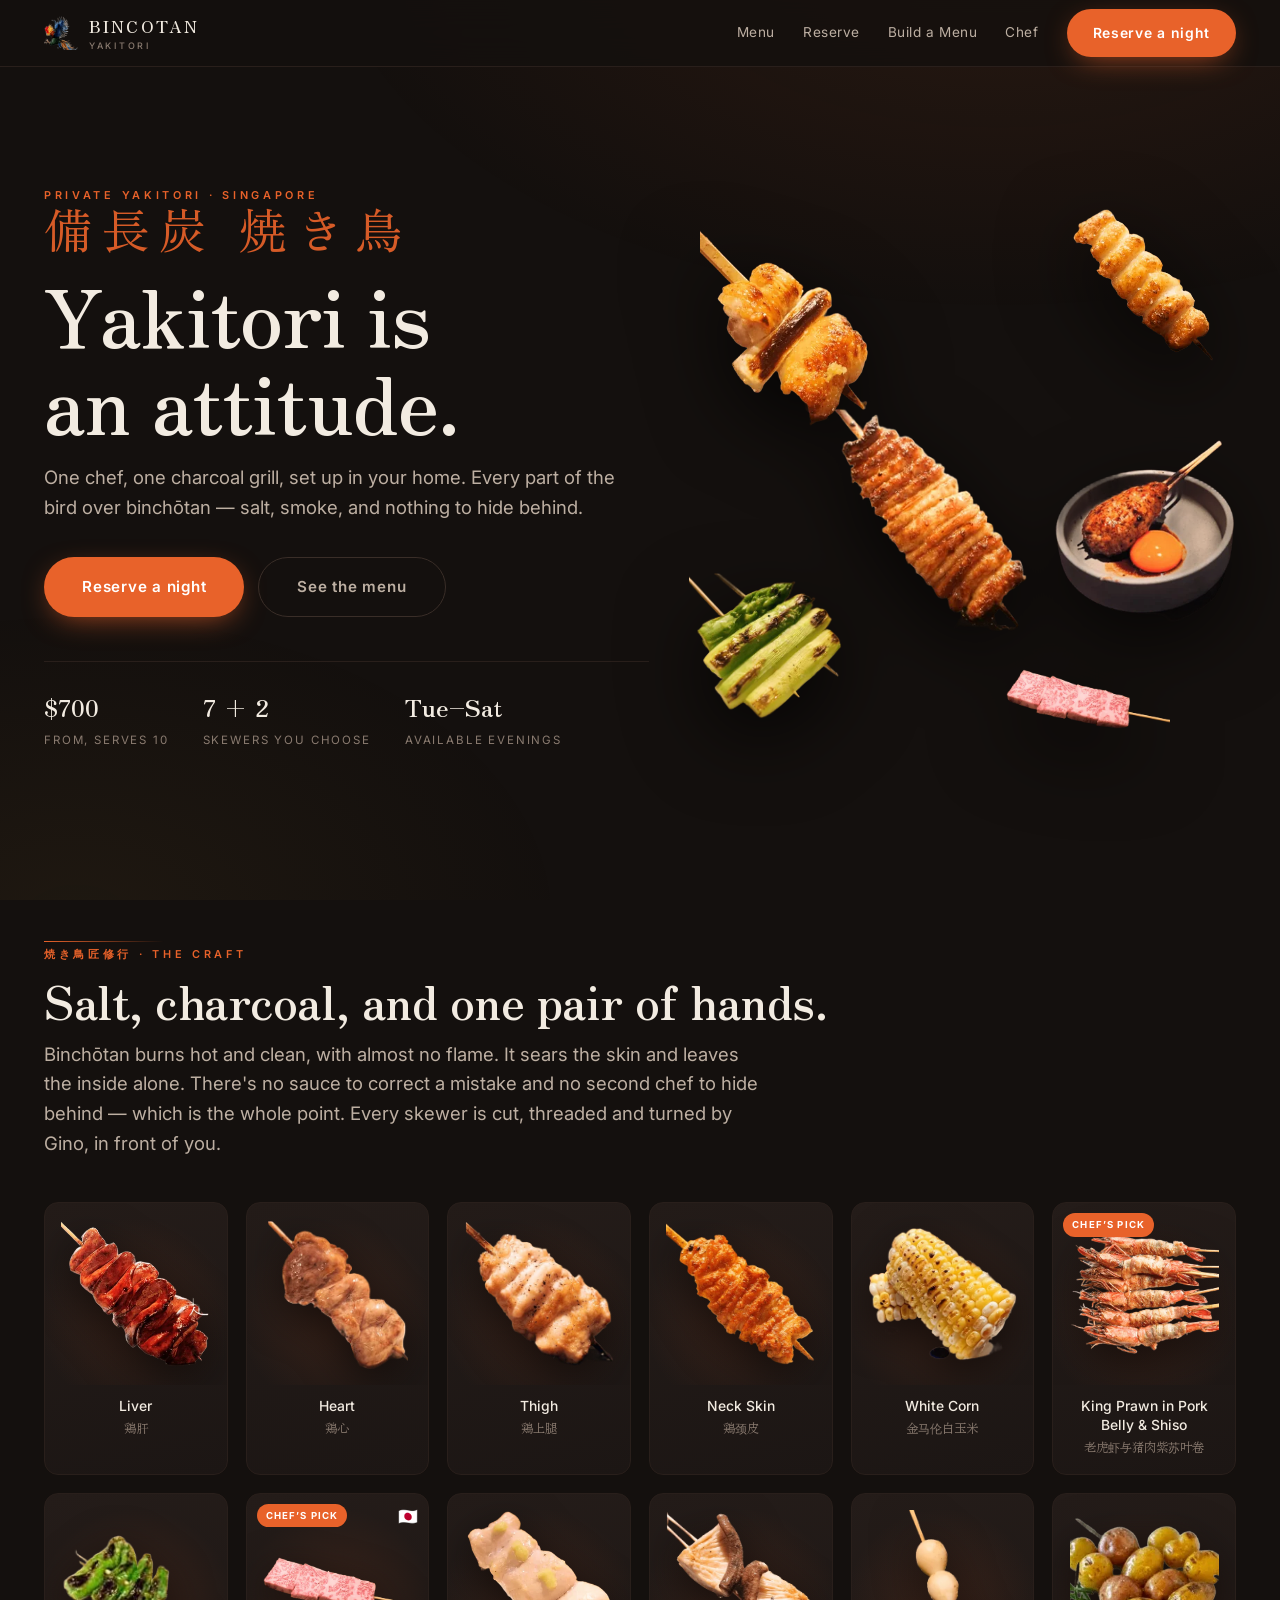
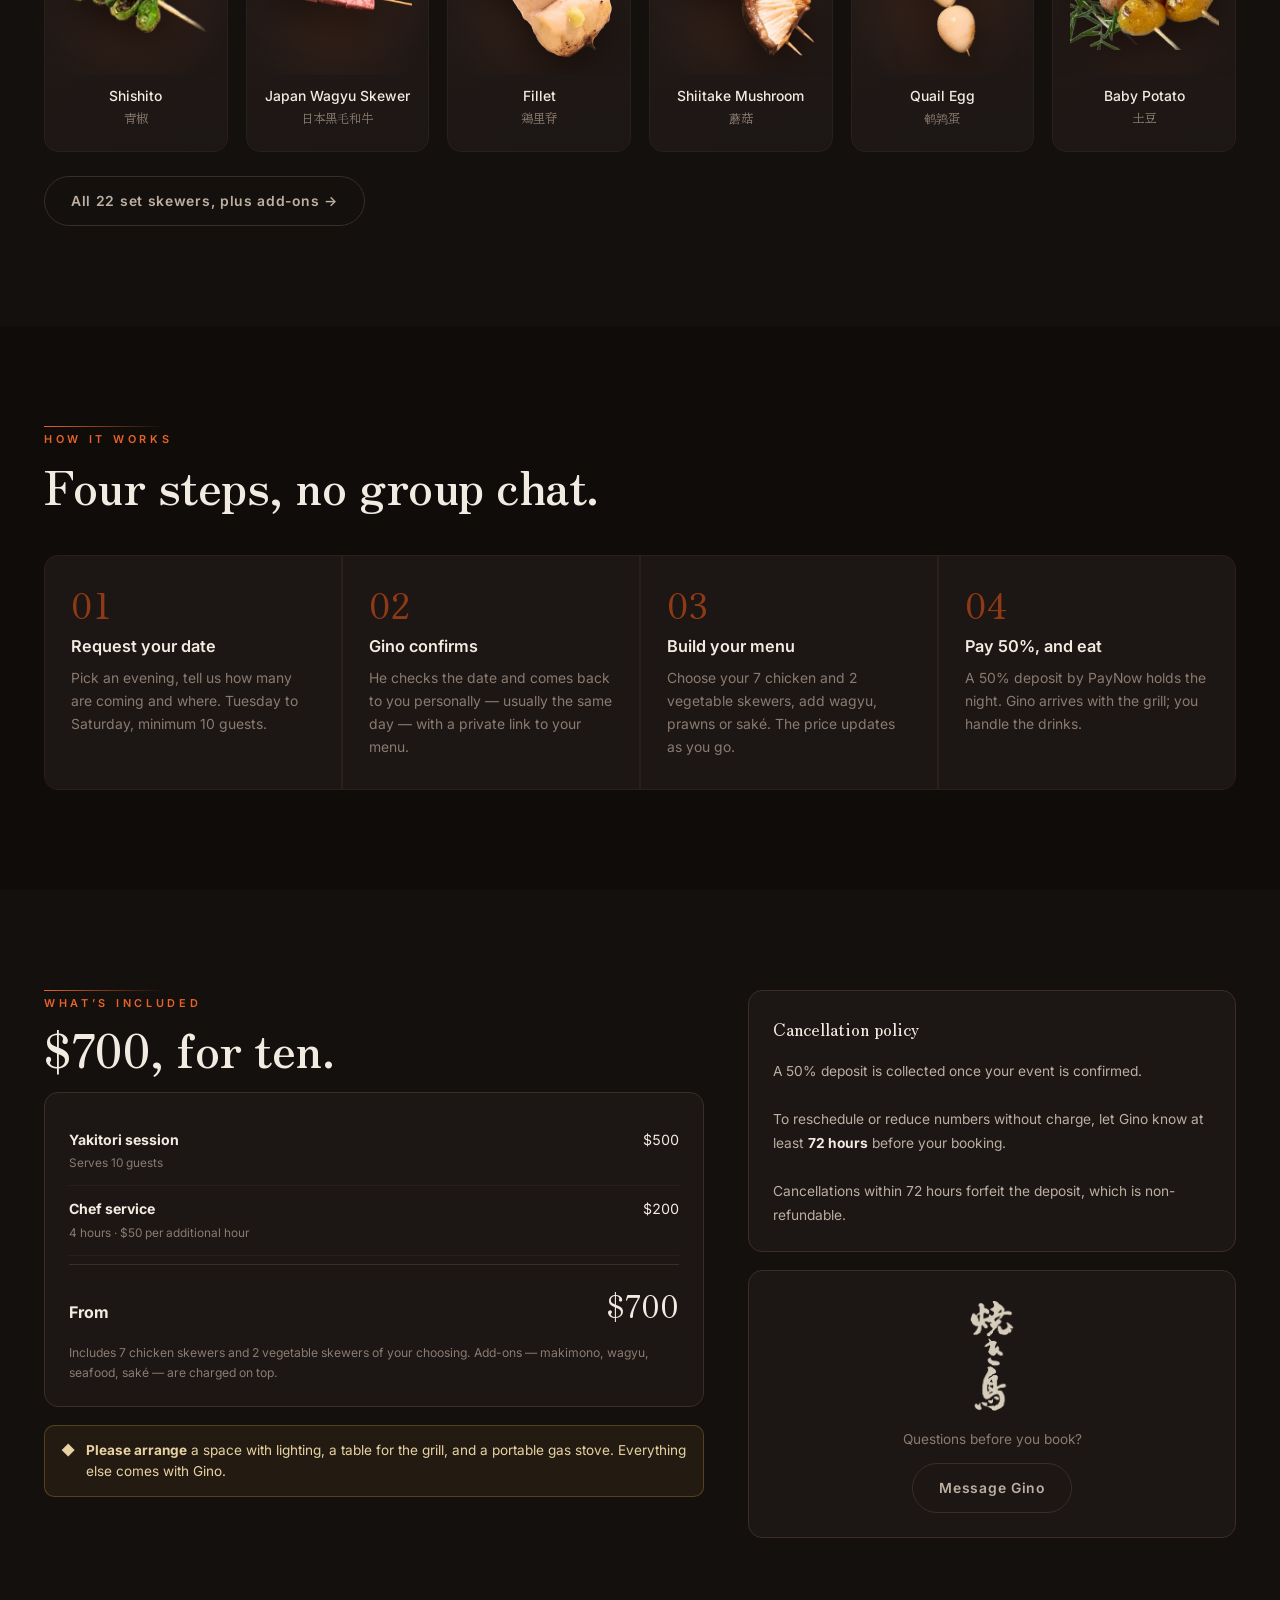
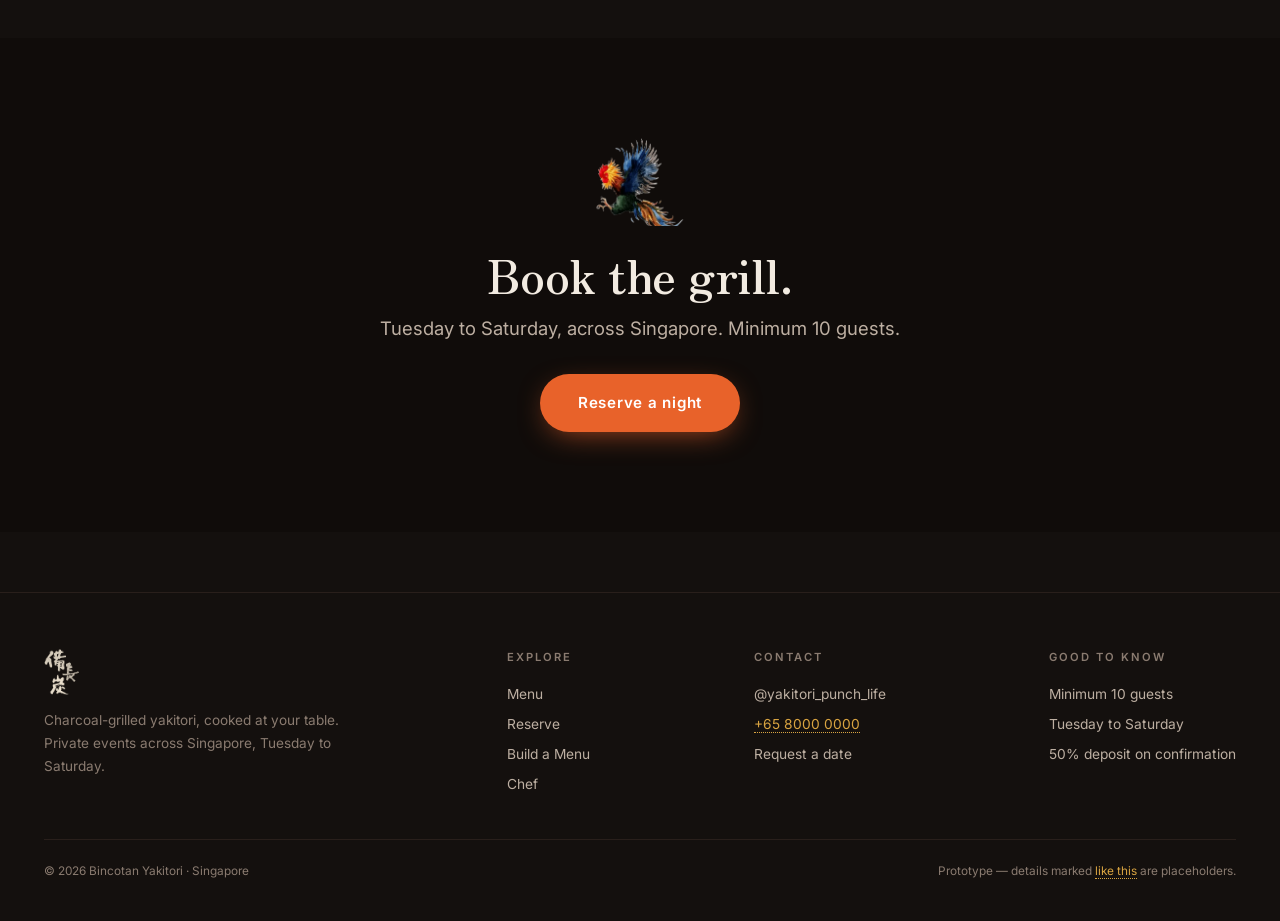
==== index.html @ 99527db1 "Bincotan Yakitori — booking and menu-ordering prototype Design draft for a private yakitori chef in " ====
<!doctype html>
<html lang="en">
<head>
<meta charset="utf-8">
<meta name="viewport" content="width=device-width,initial-scale=1">
<title>Bincotan Yakitori — Private charcoal grilling, Singapore</title>
<meta name="description" content="One chef, one charcoal grill, set up in your home. Private yakitori events across Singapore, Tuesday to Saturday. Minimum 10 guests.">
<meta name="theme-color" content="#14100E">
<meta name="robots" content="noindex, nofollow">
<link rel="preconnect" href="https://fonts.googleapis.com">
<link rel="preconnect" href="https://fonts.gstatic.com" crossorigin>
<link href="https://fonts.googleapis.com/css2?family=Zen+Old+Mincho:wght@400;700&family=Inter:wght@400;500;600;700&display=swap" rel="stylesheet">
<link rel="stylesheet" href="assets/css/app.css">
</head>
<body>
<div id="app"></div>
<script src="assets/js/menu-data.js"></script>
<script src="assets/js/pricing.js"></script>
<script src="assets/js/store.js"></script>
<script src="assets/js/chef.js"></script>
<script src="assets/js/app.js"></script>
</body>
</html>
---- assets/css/app.css ----
/* ══ Bincotan Yakitori — Charcoal & Ember ══ */

:root{
  --ink:#100C0A; --char:#14100E; --surface:#1C1614; --surface-2:#241C19; --raise:#2E2420;
  --line:#3A2E28; --line-soft:#291F1B;
  --text:#F2EBE1; --text-2:#BDAFA2; --text-3:#8A7B70;
  --ember:#E8622A; --ember-2:#FF7A3D; --ember-dim:#8E3A16;
  --gold:#D9A441; --green:#7FA05A; --red:#C4453B;
  --glow:0 0 60px -12px rgba(232,98,42,.45);
  --serif:'Zen Old Mincho',"Songti SC",'Times New Roman',serif;
  --sans:'Inter',-apple-system,"PingFang SC",system-ui,sans-serif;
  --r:14px; --maxw:1240px;
}

*{box-sizing:border-box;margin:0;padding:0}
html{scroll-behavior:smooth;-webkit-text-size-adjust:100%}
body{
  background:var(--char); color:var(--text); font-family:var(--sans);
  font-size:16px; line-height:1.6; -webkit-font-smoothing:antialiased; overflow-x:hidden;
}
img{max-width:100%;display:block}
button,input,select,textarea{font:inherit;color:inherit}
button{background:none;border:none;cursor:pointer}
a{color:inherit;text-decoration:none}
::selection{background:var(--ember);color:#fff}
:focus-visible{outline:2px solid var(--ember);outline-offset:3px;border-radius:6px}
.card:focus-visible,.cal-day:focus-visible{outline-offset:2px}

.wrap{max-width:var(--maxw);margin:0 auto;padding:0 24px}
.narrow{max-width:820px}

/* charcoal grain — a faint ember haze so flat black never reads as flat */
body::before{
  content:'';position:fixed;inset:0;pointer-events:none;z-index:0;
  background:
    radial-gradient(1100px 620px at 78% -8%, rgba(232,98,42,.10), transparent 62%),
    radial-gradient(820px 520px at 6% 102%, rgba(217,164,65,.055), transparent 60%);
}
#app{position:relative;z-index:1}

/* ── type ── */
.display{font-family:var(--serif);font-weight:700;line-height:1.08;letter-spacing:-.01em}
h1.display{font-size:clamp(2.6rem,7vw,5rem)}
h2.display{font-size:clamp(1.9rem,3.6vw,2.9rem)}
h3.display{font-size:clamp(1.2rem,2vw,1.5rem)}
.jp{font-family:var(--serif);letter-spacing:.16em}
.eyebrow{
  font-size:.68rem;letter-spacing:.34em;text-transform:uppercase;
  color:var(--ember);font-weight:600
}
.lede{font-size:clamp(1rem,1.5vw,1.16rem);color:var(--text-2);max-width:60ch}
.muted{color:var(--text-3)}
.tnum{font-variant-numeric:tabular-nums}

/* ── nav ── */
.nav{
  position:sticky;top:0;z-index:60;backdrop-filter:blur(16px);
  background:rgba(20,16,14,.82);border-bottom:1px solid var(--line-soft)
}
.nav-in{display:flex;align-items:center;gap:28px;height:66px}
.brand{display:flex;align-items:center;gap:11px;margin-right:auto}
.brand img{height:34px;width:auto}
.brand-txt{font-family:var(--serif);font-size:1.02rem;letter-spacing:.13em;font-weight:700}
.brand-txt small{display:block;font-size:.56rem;letter-spacing:.3em;color:var(--text-3);font-family:var(--sans);font-weight:500}
.nav a.lnk{font-size:.85rem;color:var(--text-2);letter-spacing:.04em;transition:color .18s}
.nav a.lnk:hover,.nav a.lnk.on{color:var(--text)}
.nav a.lnk.on{color:var(--ember)}
.nav-toggle{display:none;font-size:1.4rem;color:var(--text-2)}
/* Base first, overrides after — otherwise the desktop rule wins on mobile by source order. */
.nav-links{display:flex;align-items:center;gap:28px}
@media(max-width:860px){
  .nav-links{
    display:none;position:absolute;top:66px;left:0;right:0;flex-direction:column;
    align-items:stretch;gap:0;
    background:var(--surface);border-bottom:1px solid var(--line);padding:8px 24px 18px
  }
  .nav-links.open{display:flex}
  .nav-links a.lnk{padding:13px 0;border-bottom:1px solid var(--line-soft)}
  .nav-links .btn{margin-top:14px}
  .nav-toggle{display:block}
}

/* ── buttons ── */
.btn{
  display:inline-flex;align-items:center;justify-content:center;gap:9px;
  padding:13px 26px;border-radius:999px;font-size:.87rem;font-weight:600;letter-spacing:.05em;
  transition:transform .16s,box-shadow .2s,background .2s,border-color .2s;white-space:nowrap
}
.btn:active{transform:translateY(1px)}
.btn-primary{background:var(--ember);color:#fff;box-shadow:0 8px 30px -10px rgba(232,98,42,.8)}
.btn-primary:hover{background:var(--ember-2);box-shadow:0 12px 38px -10px rgba(232,98,42,.95)}
.btn-ghost{border:1px solid var(--line);color:var(--text-2)}
.btn-ghost:hover{border-color:var(--ember);color:var(--text)}
.btn-lg{padding:17px 38px;font-size:.95rem}
.btn:disabled{opacity:.4;cursor:not-allowed;box-shadow:none}

/* ── hero ── */
.hero{position:relative;padding:clamp(60px,10vw,120px) 0 clamp(50px,7vw,90px);overflow:hidden}
.hero-grid{display:grid;grid-template-columns:1.05fr .95fr;gap:40px;align-items:center}
@media(max-width:940px){.hero-grid{grid-template-columns:1fr;gap:8px}}
.hero h1{margin:18px 0 6px}
.hero .cn-mark{
  font-family:var(--serif);font-size:clamp(2rem,4vw,3rem);color:var(--ember);
  letter-spacing:.2em;line-height:1;opacity:.92
}
.hero-cta{display:flex;gap:14px;flex-wrap:wrap;margin-top:34px}
.hero-facts{display:flex;gap:34px;flex-wrap:wrap;margin-top:44px;padding-top:26px;border-top:1px solid var(--line-soft)}
.fact strong{display:block;font-family:var(--serif);font-size:1.5rem;color:var(--text)}
.fact span{font-size:.72rem;letter-spacing:.16em;text-transform:uppercase;color:var(--text-3)}

/* floating skewer collage */
.collage{position:relative;height:clamp(340px,44vw,520px)}
.collage img{
  position:absolute;filter:drop-shadow(0 24px 40px rgba(0,0,0,.75));
  animation:float 7s ease-in-out infinite
}
@keyframes float{0%,100%{transform:translateY(0) rotate(var(--rot,0deg))}50%{transform:translateY(-16px) rotate(var(--rot,0deg))}}
@media(prefers-reduced-motion:reduce){.collage img{animation:none}}

/* ── sections ── */
.sec{padding:clamp(60px,8vw,100px) 0;position:relative}
.sec-head{margin-bottom:44px}
.sec-head h2{margin:12px 0 14px}
.rule{height:1px;background:linear-gradient(90deg,var(--ember),transparent);width:120px;margin:0 0 4px}

/* ── steps ── */
.steps{display:grid;grid-template-columns:repeat(auto-fit,minmax(min(220px,100%),1fr));gap:2px;background:var(--line-soft);border:1px solid var(--line-soft);border-radius:var(--r);overflow:hidden}
.step{background:var(--surface);padding:30px 26px}
.step-n{font-family:var(--serif);font-size:2.2rem;color:var(--ember-dim);line-height:1}
.step h3{font-size:1.02rem;margin:12px 0 8px;font-weight:600}
.step p{font-size:.87rem;color:var(--text-3);line-height:1.65}

/* ── menu cards ── */
.cat-nav{display:flex;gap:8px;flex-wrap:wrap;margin-bottom:36px;position:sticky;top:66px;z-index:40;
  background:rgba(20,16,14,.9);backdrop-filter:blur(14px);padding:14px 0}
.chip{
  padding:9px 18px;border-radius:999px;border:1px solid var(--line);
  font-size:.8rem;color:var(--text-2);transition:.18s;white-space:nowrap
}
.chip:hover{border-color:var(--text-3);color:var(--text)}
.chip.on{background:var(--ember);border-color:var(--ember);color:#fff;font-weight:600}
.chip .cn{font-family:var(--serif);margin-left:7px;opacity:.65}

/* Two-column splits live in CSS, not inline styles — inline can't be overridden at breakpoints. */
.split{display:grid;gap:34px;align-items:start;grid-template-columns:minmax(0,1fr) minmax(0,1fr)}
.split-wide{display:grid;gap:44px;align-items:start;grid-template-columns:minmax(0,1.15fr) minmax(0,.85fr)}
@media(max-width:900px){.split,.split-wide{grid-template-columns:minmax(0,1fr);gap:26px}}

.grid{display:grid;gap:18px}
.grid-6{grid-template-columns:repeat(auto-fill,minmax(min(178px,100%),1fr))}
.grid-4{grid-template-columns:repeat(auto-fill,minmax(min(250px,100%),1fr))}
.grid-3{grid-template-columns:repeat(auto-fill,minmax(min(300px,100%),1fr))}

.card{
  background:linear-gradient(168deg,var(--surface-2),var(--surface));
  border:1px solid var(--line-soft);border-radius:var(--r);overflow:hidden;
  transition:border-color .2s,transform .2s,box-shadow .25s;position:relative
}
.card:hover{border-color:var(--line);transform:translateY(-3px);box-shadow:0 16px 40px -20px #000}
.card-img{
  position:relative;aspect-ratio:1;overflow:hidden;
  background:radial-gradient(circle at 50% 62%,rgba(232,98,42,.13),transparent 68%)
}
.card-img img{
  position:absolute;inset:9%;width:82%;height:82%;object-fit:contain;
  filter:drop-shadow(0 12px 20px rgba(0,0,0,.6))
}
.card-body{padding:12px 15px 16px;text-align:center;min-height:76px}
.card-en{font-size:.87rem;font-weight:500;line-height:1.35}
.card-cn{font-family:var(--serif);font-size:.78rem;color:var(--text-3);margin-top:3px}
.card-price{font-size:.82rem;color:var(--gold);margin-top:8px;font-variant-numeric:tabular-nums}
.card-price .per{color:var(--text-3);font-size:.74rem}
.card-min{font-size:.68rem;color:var(--text-3);margin-top:2px;letter-spacing:.03em}

.tag{
  position:absolute;top:10px;left:10px;z-index:2;font-size:.6rem;font-weight:700;
  letter-spacing:.12em;text-transform:uppercase;padding:4px 9px;border-radius:999px
}
.tag-rec{background:var(--ember);color:#fff}
.tag-must{background:var(--gold);color:#2A1D08}
.tag-ask{background:var(--raise);color:var(--text-2);border:1px solid var(--line)}
.flag{position:absolute;top:10px;right:10px;z-index:2;font-size:1rem}

/* selectable (order builder) */
.card.sel-able{cursor:pointer;user-select:none}
.card.sel-able:hover .pick{border-color:var(--text-3)}
.pick{
  position:absolute;top:10px;right:10px;z-index:3;width:26px;height:26px;border-radius:50%;
  border:1.5px solid var(--line);background:rgba(16,12,10,.7);display:grid;place-items:center;
  font-size:.8rem;color:transparent;transition:.18s
}
.card.on{border-color:var(--ember);box-shadow:0 0 0 1px var(--ember),0 14px 40px -18px rgba(232,98,42,.6)}
.card.on .pick{background:var(--ember);border-color:var(--ember);color:#fff}
.card.on .card-img{background:radial-gradient(circle at 50% 62%,rgba(232,98,42,.3),transparent 70%)}
.card.dim{opacity:.34;pointer-events:none;filter:grayscale(.5)}

/* qty stepper card */
.qcard{display:flex;gap:14px;align-items:center;padding:13px}
.qcard .card-img{aspect-ratio:1;width:78px;flex:0 0 78px;border-radius:10px;background:var(--raise)}
.qcard-body{flex:1;min-width:0;text-align:left}
.qcard .card-body{min-height:0}
.qty{display:flex;align-items:center;gap:0;border:1px solid var(--line);border-radius:999px;overflow:hidden;flex:0 0 auto}
.qty button{width:32px;height:32px;color:var(--text-2);font-size:1.05rem;line-height:1;transition:.15s}
.qty button:hover:not(:disabled){background:var(--raise);color:var(--ember)}
.qty button:disabled{opacity:.28;cursor:not-allowed}
.qty input{width:42px;text-align:center;background:none;border:none;font-size:.86rem;font-variant-numeric:tabular-nums;
  -moz-appearance:textfield}
.qty input::-webkit-outer-spin-button,.qty input::-webkit-inner-spin-button{-webkit-appearance:none;margin:0}
.qcard.on{border-color:var(--ember)}

/* sake row */
.sake{display:flex;gap:16px;align-items:center;padding:14px}
.sake-img{width:64px;flex:0 0 64px;aspect-ratio:.62;display:grid;place-items:center}
.sake-img img{max-height:100%;width:auto;filter:drop-shadow(0 8px 14px rgba(0,0,0,.7))}
.sake-body{flex:1;min-width:0}
.sake-en{font-size:.83rem;font-weight:500;line-height:1.35}
.sake-cn{font-family:var(--serif);font-size:.76rem;color:var(--text-3);margin-top:2px}
.sake-meta{font-size:.68rem;color:var(--text-3);letter-spacing:.05em;margin-top:5px}
.sake-price{font-family:var(--serif);font-size:1.05rem;color:var(--gold);text-align:right;flex:0 0 auto}
.sake-price s{display:block;font-size:.72rem;color:var(--text-3);font-family:var(--sans)}

/* ── forms ── */
.field{margin-bottom:20px}
.field label{display:block;font-size:.74rem;letter-spacing:.14em;text-transform:uppercase;color:var(--text-3);margin-bottom:8px;font-weight:600}
.input,select.input,textarea.input{
  width:100%;background:var(--surface);border:1px solid var(--line);border-radius:10px;
  padding:13px 15px;font-size:.92rem;transition:border-color .18s,background .18s
}
.input:focus{outline:none;border-color:var(--ember);background:var(--surface-2)}
.input::placeholder{color:var(--text-3)}
textarea.input{resize:vertical;min-height:92px;line-height:1.6}
select.input{appearance:none;background-image:url("data:image/svg+xml,%3Csvg xmlns='http://www.w3.org/2000/svg' width='12' height='8' viewBox='0 0 12 8'%3E%3Cpath fill='%238A7B70' d='M6 8 0 0h12z'/%3E%3C/svg%3E");
  background-repeat:no-repeat;background-position:right 15px center;padding-right:40px}
.row{display:grid;grid-template-columns:minmax(0,1fr) minmax(0,1fr);gap:16px}
@media(max-width:620px){.row{grid-template-columns:minmax(0,1fr)}}
.hint{font-size:.76rem;color:var(--text-3);margin-top:7px}

/* calendar */
.cal{background:var(--surface);border:1px solid var(--line);border-radius:var(--r);padding:18px}
.cal-head{display:flex;align-items:center;justify-content:space-between;margin-bottom:14px}
.cal-head strong{font-family:var(--serif);font-size:1.05rem}
.cal-head button{width:32px;height:32px;border-radius:8px;color:var(--text-2);border:1px solid var(--line)}
.cal-head button:hover:not(:disabled){border-color:var(--ember);color:var(--ember)}
.cal-head button:disabled{opacity:.25;cursor:not-allowed}
.cal-grid{display:grid;grid-template-columns:repeat(7,1fr);gap:4px}
.cal-dow{text-align:center;font-size:.64rem;letter-spacing:.1em;color:var(--text-3);padding:6px 0;text-transform:uppercase}
.cal-day{
  aspect-ratio:1;border-radius:9px;display:grid;place-items:center;font-size:.84rem;
  font-variant-numeric:tabular-nums;border:1px solid transparent;transition:.15s;position:relative
}
.cal-day.avail{background:var(--surface-2);border-color:var(--line-soft);color:var(--text);cursor:pointer}
.cal-day.avail:hover{border-color:var(--ember);color:var(--ember)}
.cal-day.off{color:var(--text-3);opacity:.3;cursor:not-allowed}
.cal-day.booked{color:var(--text-3);opacity:.45;cursor:not-allowed;text-decoration:line-through}
.cal-day.on{background:var(--ember);border-color:var(--ember);color:#fff;font-weight:700}
.cal-legend{display:flex;gap:16px;flex-wrap:wrap;margin-top:14px;font-size:.7rem;color:var(--text-3)}
.dot{display:inline-block;width:8px;height:8px;border-radius:50%;margin-right:6px;vertical-align:middle}

/* ── panels / summary ── */
.panel{background:var(--surface);border:1px solid var(--line);border-radius:var(--r);padding:24px}
.panel-t{font-family:var(--serif);font-size:1.1rem;margin-bottom:16px;display:flex;align-items:center;justify-content:space-between}
.line{display:flex;justify-content:space-between;gap:16px;padding:12px 0;border-bottom:1px solid var(--line-soft);font-size:.88rem}
.line:last-of-type{border-bottom:none}
.line .l-sub{font-size:.74rem;color:var(--text-3);margin-top:3px}
.line .l-amt{font-variant-numeric:tabular-nums;white-space:nowrap}
.total{display:flex;justify-content:space-between;align-items:baseline;padding-top:16px;margin-top:8px;border-top:1px solid var(--line)}
.total .t-amt{font-family:var(--serif);font-size:1.9rem;color:var(--text)}
.deposit-box{background:var(--raise);border-radius:10px;padding:16px;margin-top:16px}
.deposit-box .d-amt{font-family:var(--serif);font-size:1.5rem;color:var(--ember)}

/* sticky order bar */
.bar{
  position:sticky;bottom:0;z-index:50;background:rgba(28,22,20,.94);backdrop-filter:blur(18px);
  border-top:1px solid var(--line);margin-top:40px
}
.bar-in{display:flex;align-items:center;gap:20px;padding:15px 0;flex-wrap:wrap}
.bar-counts{display:flex;gap:22px;margin-right:auto;flex-wrap:wrap}
.bar-c{font-size:.72rem;letter-spacing:.13em;text-transform:uppercase;color:var(--text-3)}
.bar-c b{font-family:var(--serif);font-size:1.25rem;color:var(--text);letter-spacing:0;margin-right:3px}
.bar-c.done b{color:var(--green)}
.bar-c.over b{color:var(--red)}
.bar-total{text-align:right}
.bar-total small{display:block;font-size:.66rem;letter-spacing:.14em;text-transform:uppercase;color:var(--text-3)}
.bar-total b{font-family:var(--serif);font-size:1.45rem}
@media(max-width:700px){
  .bar-in{gap:10px;padding:12px 0}
  .bar-counts{gap:16px;width:100%;margin-right:0}
  .bar-c b{font-size:1.05rem}
  .bar-total{text-align:left;margin-right:auto}
  .bar-total b{font-size:1.2rem}
  .bar .btn{width:100%;order:3;padding:13px 18px;font-size:.82rem;white-space:normal}
}

/* notices */
.notice{border-radius:10px;padding:14px 16px;font-size:.85rem;display:flex;gap:11px;align-items:flex-start;line-height:1.55}
.notice-warn{background:rgba(196,69,59,.1);border:1px solid rgba(196,69,59,.35);color:#F0BDB8}
.notice-info{background:rgba(217,164,65,.08);border:1px solid rgba(217,164,65,.28);color:#E8D2A4}
.notice-ok{background:rgba(127,160,90,.1);border:1px solid rgba(127,160,90,.32);color:#CADCB4}
.notice ul{margin:6px 0 0 17px}

/* progress rail */
.rail{display:flex;align-items:center;gap:10px;margin-bottom:34px;flex-wrap:wrap}
.rail-s{display:flex;align-items:center;gap:9px;font-size:.78rem;color:var(--text-3)}
.rail-s i{width:23px;height:23px;border-radius:50%;border:1px solid var(--line);display:grid;place-items:center;
  font-style:normal;font-size:.7rem;font-variant-numeric:tabular-nums}
.rail-s.on{color:var(--text)}
.rail-s.on i{background:var(--ember);border-color:var(--ember);color:#fff;font-weight:700}
.rail-s.done i{border-color:var(--green);color:var(--green)}
.rail-line{flex:1;min-width:16px;height:1px;background:var(--line)}

/* paynow */
.qr{width:190px;height:190px;background:#fff;border-radius:12px;display:grid;place-items:center;padding:12px;flex:0 0 auto}
.qr svg{width:100%;height:100%}
.pay-grid{display:flex;gap:26px;align-items:center;flex-wrap:wrap}
.kv{display:flex;justify-content:space-between;gap:20px;padding:9px 0;border-bottom:1px solid var(--line-soft);font-size:.85rem}
.kv:last-child{border:none}
.kv span{color:var(--text-3)}
.kv b{font-weight:500;text-align:right}

/* drop zone */
.drop{border:1.5px dashed var(--line);border-radius:12px;padding:30px;text-align:center;transition:.18s;cursor:pointer}
.drop:hover{border-color:var(--ember);background:var(--surface-2)}
.drop .ic{font-size:1.7rem;opacity:.5}

/* admin */
.admin-grid{display:grid;grid-template-columns:340px minmax(0,1fr);gap:22px;align-items:start}
@media(max-width:900px){.admin-grid{grid-template-columns:minmax(0,1fr)}}
.bk{padding:15px;border-radius:11px;border:1px solid var(--line-soft);background:var(--surface);cursor:pointer;transition:.16s;margin-bottom:9px}
.bk:hover{border-color:var(--line)}
.bk.on{border-color:var(--ember);background:var(--surface-2)}
.bk-top{display:flex;justify-content:space-between;gap:10px;align-items:baseline}
.bk-name{min-width:0;overflow:hidden;text-overflow:ellipsis;white-space:nowrap}
.bk-name{font-size:.9rem;font-weight:500}
.bk-date{font-size:.74rem;color:var(--text-3);font-variant-numeric:tabular-nums}
.pill{font-size:.62rem;letter-spacing:.1em;text-transform:uppercase;padding:3px 9px;border-radius:999px;font-weight:700;white-space:nowrap}
.p-req{background:rgba(217,164,65,.16);color:var(--gold)}
.p-conf{background:rgba(232,98,42,.16);color:var(--ember-2)}
.p-menu{background:rgba(127,160,90,.16);color:#9EBE79}
.p-paid{background:rgba(127,160,90,.3);color:#C4DDA5}
.tbl-scroll{overflow-x:auto;-webkit-overflow-scrolling:touch}
.prep-tbl{width:100%;min-width:420px;border-collapse:collapse;font-size:.86rem}
.prep-tbl th{text-align:left;font-size:.66rem;letter-spacing:.14em;text-transform:uppercase;color:var(--text-3);padding:8px 10px;border-bottom:1px solid var(--line)}
.prep-tbl td{padding:9px 10px;border-bottom:1px solid var(--line-soft)}
.prep-tbl tr:last-child td{border:none}
.prep-tbl .n{text-align:right;font-variant-numeric:tabular-nums;color:var(--gold)}
.prep-tbl img{width:30px;height:30px;object-fit:contain}

/* footer */
.foot{border-top:1px solid var(--line-soft);padding:56px 0 40px;margin-top:60px}
.foot-in{display:flex;gap:40px;flex-wrap:wrap;justify-content:space-between}
.foot-brand img{height:46px;margin-bottom:14px}
.foot h4{font-size:.7rem;letter-spacing:.18em;text-transform:uppercase;color:var(--text-3);margin-bottom:12px;font-weight:600}
.foot a{display:block;font-size:.86rem;color:var(--text-2);padding:4px 0}
.foot a:hover{color:var(--ember)}
.foot-note{margin-top:40px;padding-top:22px;border-top:1px solid var(--line-soft);font-size:.74rem;color:var(--text-3);display:flex;justify-content:space-between;gap:16px;flex-wrap:wrap}

.ph{color:var(--gold);border-bottom:1px dotted var(--gold);cursor:help}

/* reveal */
.rv{opacity:0;transform:translateY(20px);transition:opacity .6s,transform .6s}
.rv.in{opacity:1;transform:none}
@media(prefers-reduced-motion:reduce){.rv{opacity:1;transform:none;transition:none}}

@media print{
  .nav,.bar,.foot,.btn{display:none!important}
  body{background:#fff;color:#000}
  .panel,.card{border-color:#ccc;background:#fff}
}

/* ══ Chef side — a tool, denser than the public pages ══ */
.chead{position:sticky;top:0;z-index:60;background:rgba(20,16,14,.94);backdrop-filter:blur(16px);
  border-bottom:1px solid var(--line)}
.chead-in{display:flex;align-items:center;gap:16px;height:60px}
.chead-date{margin-left:auto;font-size:.76rem;color:var(--text-3);letter-spacing:.1em;
  text-transform:uppercase;font-variant-numeric:tabular-nums}
.ctabs{display:flex;gap:4px;overflow-x:auto;padding-bottom:0}
.ctab{padding:9px 15px;font-size:.83rem;color:var(--text-3);border-bottom:2px solid transparent;
  white-space:nowrap;transition:.16s}
.ctab:hover{color:var(--text-2)}
.ctab.on{color:var(--ember);border-bottom-color:var(--ember)}
.ctab-out{margin-left:auto;color:var(--text-3);font-size:.76rem}
.chef-main{padding:30px 24px 90px}
.chef-h1{font-size:clamp(1.6rem,3vw,2.1rem);margin-bottom:4px}
.chef-top{display:flex;gap:20px;align-items:flex-start;justify-content:space-between;
  flex-wrap:wrap;margin-bottom:24px}

.alerts{display:flex;gap:9px;flex-wrap:wrap}
.alert{display:flex;align-items:center;gap:9px;padding:9px 15px;border-radius:11px;
  border:1px solid var(--line);background:var(--surface);font-size:.78rem;color:var(--text-2);
  transition:.16s;text-align:left}
button.alert{cursor:pointer}
button.alert:hover{border-color:var(--text-3)}
.alert b{font-family:var(--serif);font-size:1.25rem;line-height:1}
.alert.a-req{border-color:rgba(217,164,65,.42)}   .alert.a-req b{color:var(--gold)}
.alert.a-conf{border-color:rgba(232,98,42,.42)}   .alert.a-conf b{color:var(--ember)}
.alert.a-menu{border-color:rgba(196,69,59,.45)}   .alert.a-menu b{color:#E0736A}
.alert.a-ok b{color:var(--green)}

/* next up */
.nextup{display:flex;gap:26px;flex-wrap:wrap;justify-content:space-between;
  background:linear-gradient(150deg,rgba(232,98,42,.14),var(--surface) 58%);
  border:1px solid rgba(232,98,42,.32);border-radius:var(--r);padding:24px;margin-bottom:26px}
.nextup-l{flex:1;min-width:270px}
.nextup-when{font-family:var(--serif);font-size:clamp(1.7rem,3.4vw,2.4rem);line-height:1.05;margin:8px 0 4px}
.nextup-date{font-size:.94rem;color:var(--text)}
.nextup-meta{font-size:.83rem;color:var(--text-3);margin-top:6px}
.nextup-acts{display:flex;gap:10px;flex-wrap:wrap;margin-top:18px}
.nextup-r{display:flex;flex-direction:column;gap:12px;min-width:190px}
.nextup-num small{display:block;font-size:.66rem;letter-spacing:.13em;text-transform:uppercase;color:var(--text-3)}
.nextup-num b{font-family:var(--serif);font-size:1.3rem;font-variant-numeric:tabular-nums}
.nextup-num b.ok{color:var(--green)} .nextup-num b.warn{color:var(--gold)}
.nextup-tick{font-size:.74rem;color:var(--ember-2);border-top:1px solid var(--line);padding-top:10px}

.cfilters{display:flex;gap:8px;flex-wrap:wrap;margin-bottom:18px}
.bk-list{display:flex;flex-direction:column;gap:9px}
.bk{width:100%;text-align:left;display:block}
.bk-todo{font-size:.73rem;color:var(--gold);margin-top:6px}

/* detail */
.dpanel{padding:22px}
.dhead{display:flex;justify-content:space-between;gap:14px;align-items:flex-start;
  padding-bottom:16px;border-bottom:1px solid var(--line);margin-bottom:16px}
.dname{font-family:var(--serif);font-size:1.25rem}
.dref{font-size:.76rem;color:var(--text-3);font-variant-numeric:tabular-nums;margin-top:3px}
.dstats{display:grid;grid-template-columns:repeat(auto-fit,minmax(min(96px,100%),1fr));gap:2px;
  background:var(--line-soft);border:1px solid var(--line-soft);border-radius:10px;
  overflow:hidden;margin-bottom:16px}
.dstats>div{background:var(--raise);padding:11px 13px}
.dstats small{display:block;font-size:.62rem;letter-spacing:.13em;text-transform:uppercase;color:var(--text-3)}
.dstats b{font-size:.9rem;font-weight:500;font-variant-numeric:tabular-nums}
.dnote{background:var(--raise);border-left:2px solid var(--gold);border-radius:0 8px 8px 0;
  padding:11px 14px;margin-top:12px;font-size:.85rem;color:var(--text-2);line-height:1.6}
.dnote small{display:block;font-size:.62rem;letter-spacing:.13em;text-transform:uppercase;
  color:var(--text-3);margin-bottom:4px}
.dacts{display:flex;gap:9px;flex-wrap:wrap;margin:18px 0}
.dacts .btn{padding:11px 18px;font-size:.8rem}
.btn.danger:hover{border-color:var(--red);color:#E0736A}
.dsec{border-top:1px solid var(--line-soft);padding-top:16px;margin-top:16px}
.dsec>small{display:block;font-size:.64rem;letter-spacing:.14em;text-transform:uppercase;
  color:var(--text-3);margin-bottom:10px}
.mchips{display:flex;flex-wrap:wrap;gap:7px}
.mchip{display:inline-flex;align-items:center;gap:7px;padding:5px 11px 5px 5px;
  background:var(--raise);border-radius:999px;font-size:.78rem}
.mchip img{width:22px;height:22px;object-fit:contain}
.kv em{color:var(--gold);font-style:normal;font-size:.76rem}
.kv b.ok{color:var(--green)} .kv b.warn{color:var(--gold)}
.pgroup{margin-bottom:14px}
.pgroup-t{font-size:.68rem;letter-spacing:.13em;text-transform:uppercase;color:var(--ember);
  margin-bottom:5px;padding-bottom:5px;border-bottom:1px solid var(--line-soft)}

/* chef calendar */
.ccal{background:var(--surface);border:1px solid var(--line);border-radius:var(--r);padding:18px}
.ccal-grid{display:grid;grid-template-columns:repeat(7,1fr);gap:5px}
.ccell{min-height:72px;border-radius:9px;padding:7px 8px;text-align:left;border:1px solid transparent;
  display:flex;flex-direction:column;gap:1px;transition:.15s;background:var(--surface-2);
  min-width:0;overflow:hidden}
/* Grid items default to min-width:auto, so a long name would widen its column
   and push the whole calendar past the viewport. */
.cname,.cpax{white-space:nowrap;overflow:hidden;text-overflow:ellipsis;max-width:100%}
button.ccell{cursor:pointer}
.cnum{font-size:.78rem;font-variant-numeric:tabular-nums;color:var(--text-3)}
.cname{font-size:.76rem;font-weight:500;line-height:1.25}
.cpax{font-size:.66rem;color:var(--text-3)}
.c-open{border-color:var(--line-soft)}
.c-open:hover{border-color:var(--ember)}
.c-open:hover .cnum::after{content:' block';font-size:.62rem;color:var(--ember)}
.c-off{background:rgba(242,235,225,.014);border-color:var(--line-soft);opacity:.5}
.c-off .cnum{opacity:.55}
.c-blocked{background:repeating-linear-gradient(-45deg,var(--surface-2),var(--surface-2) 5px,var(--surface) 5px,var(--surface) 10px);
  border-color:var(--line-soft)}
.c-blocked .cname{color:var(--text-3);font-weight:400}
.c-booked{background:rgba(232,98,42,.17);border-color:rgba(232,98,42,.45)}
.c-booked .cnum,.c-booked .cname{color:var(--text)}
.c-todo{background:rgba(217,164,65,.15);border-color:rgba(217,164,65,.5)}
@media(max-width:720px){
  .ccell{min-height:58px;padding:5px 6px}
  .cname{font-size:.66rem} .cpax{display:none}
}

/* menu manager */
.msec{margin-bottom:30px}
.msec-t{font-family:var(--serif);font-size:1.15rem;padding-bottom:9px;margin-bottom:6px;
  border-bottom:1px solid var(--line)}
.msec-t .jp{font-size:.8rem;margin-left:7px}
.mrow{display:flex;align-items:center;gap:14px;padding:9px 4px;border-bottom:1px solid var(--line-soft)}
.mrow:last-child{border-bottom:none}
.mrow.off{opacity:.42}
.mrow>img{width:40px;height:40px;object-fit:contain;flex:0 0 40px}
.mrow-b{flex:1;min-width:0}
.mrow-en{font-size:.87rem}
.mrow-cn{font-family:var(--serif);font-size:.74rem;color:var(--text-3)}
.mrow-p{font-size:.83rem;flex:0 0 auto;text-align:right;font-variant-numeric:tabular-nums}
.price-in{display:inline-flex;align-items:center;gap:2px;color:var(--gold)}
.price-in input{width:62px;background:var(--surface);border:1px solid var(--line);border-radius:7px;
  padding:6px 8px;font-size:.83rem;color:var(--gold);text-align:right;font-variant-numeric:tabular-nums;
  -moz-appearance:textfield}
.price-in input::-webkit-outer-spin-button,.price-in input::-webkit-inner-spin-button{-webkit-appearance:none;margin:0}
.price-in input:focus{outline:none;border-color:var(--ember)}
.tog{width:42px;height:24px;border-radius:999px;background:var(--raise);border:1px solid var(--line);
  position:relative;flex:0 0 42px;transition:.18s}
.tog i{position:absolute;top:2px;left:2px;width:18px;height:18px;border-radius:50%;
  background:var(--text-3);transition:.18s}
.tog.on{background:var(--ember-dim);border-color:var(--ember)}
.tog.on i{left:21px;background:var(--ember-2)}

.days{display:flex;gap:5px;flex-wrap:wrap}
.day{padding:7px 12px;border-radius:8px;border:1px solid var(--line);font-size:.76rem;color:var(--text-3)}
.day.on{background:var(--ember-dim);border-color:var(--ember);color:var(--text)}

@media print{
  .chead,.nextup,.cfilters,.bk-list,.dacts,.alerts,.dstats{display:none!important}
  .admin-grid{grid-template-columns:1fr}
  .prep img{display:none}
  .dsec:not(.prep){display:none}
  .prep{border:none}
  .pgroup-t{color:#000;border-color:#999}
}

/* Flex and grid children default to min-width:auto, so a wide row (alert chips, a
   calendar cell) can push the page past the viewport instead of wrapping. The
   body's overflow-x:hidden then hides the damage rather than fixing it. */
.chef-top > div,.alerts,.nextup-l,.nextup-r,.bk-list,.dhead > div{min-width:0}
.ccal-grid > *{min-width:0}
.cal-dow{overflow:hidden;text-overflow:ellipsis}
@media(max-width:720px){
  .chef-top{flex-direction:column;gap:14px}
  .chef-top > div{width:100%}
  .alerts{width:100%}
  .alert{flex:1 1 130px}
  .alert span{white-space:normal;line-height:1.3}
  .chef-main{padding:24px 16px 80px}
  .ccal{padding:12px}
  .nextup{padding:18px}
  .dpanel{padding:16px}
}

.demo-bar{background:var(--gold);color:#2A1D08;text-align:center;font-size:.76rem;font-weight:600;
  letter-spacing:.03em;padding:7px 16px}
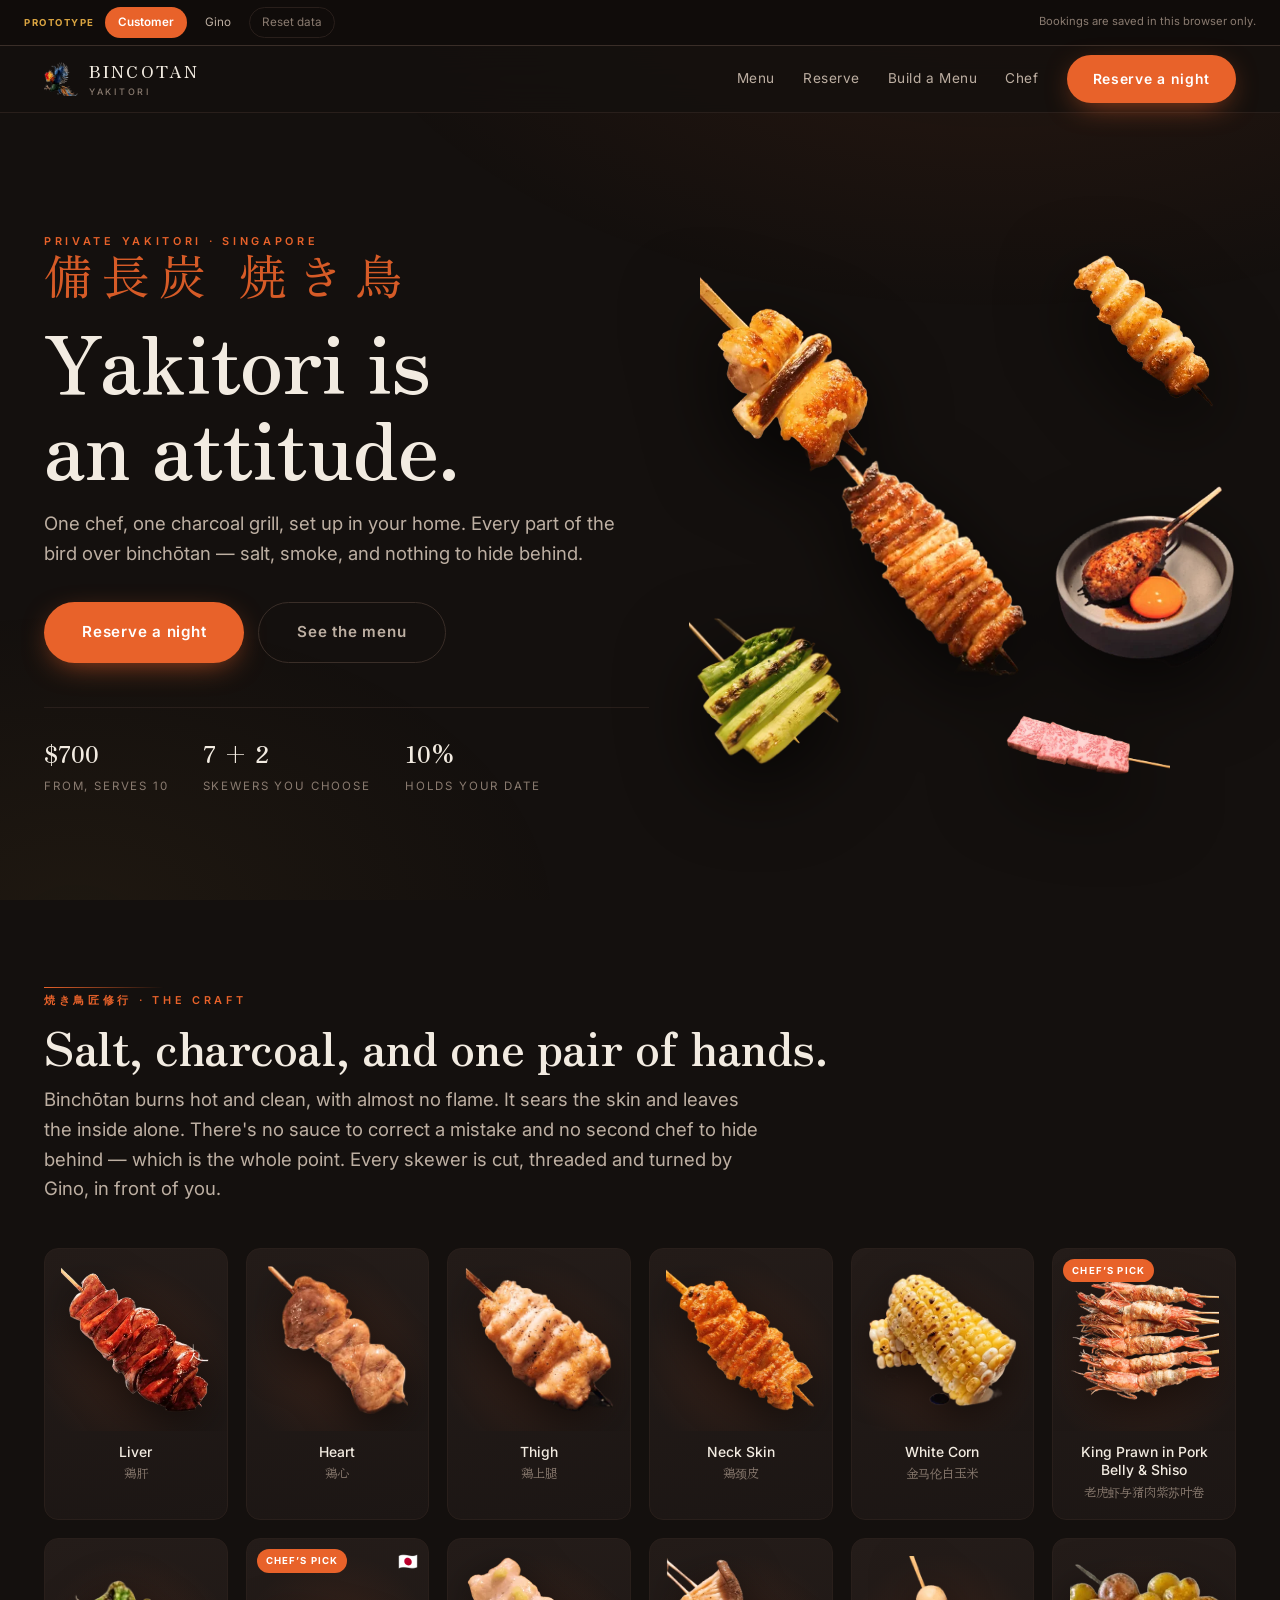
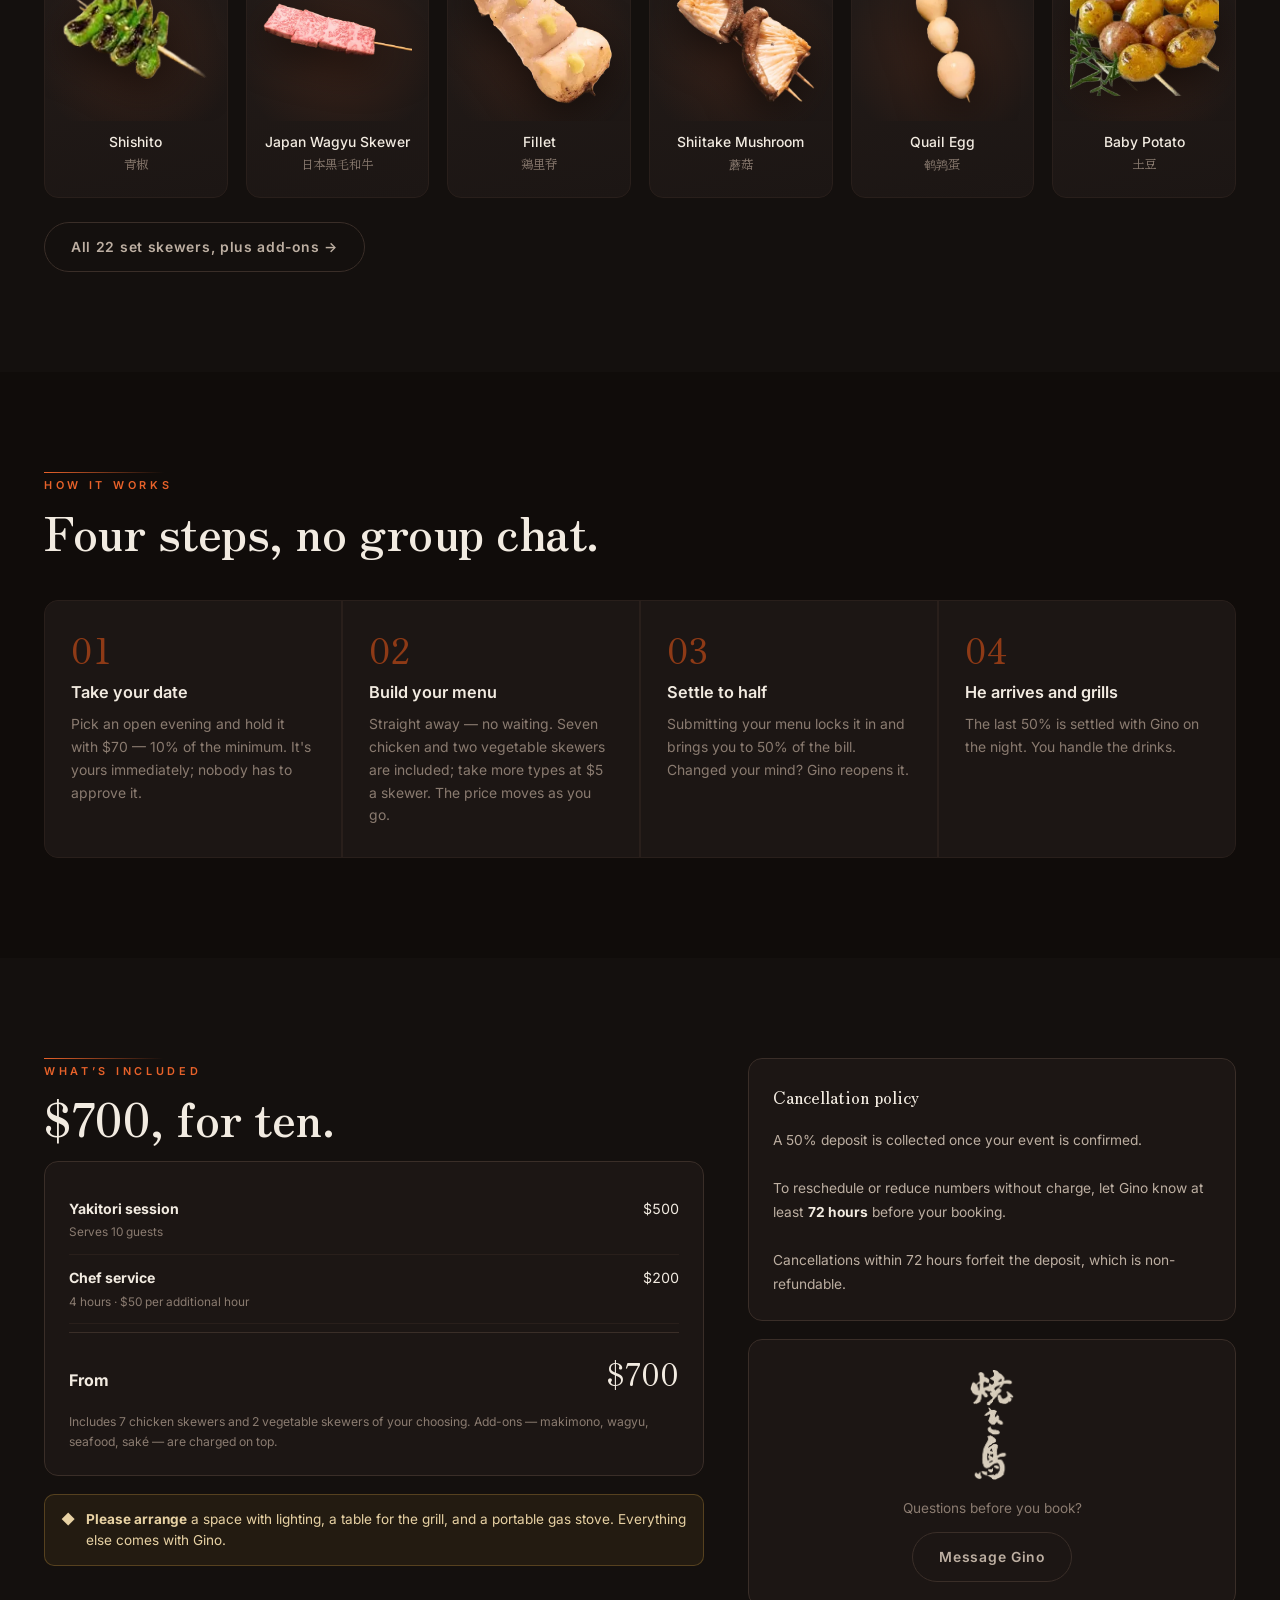
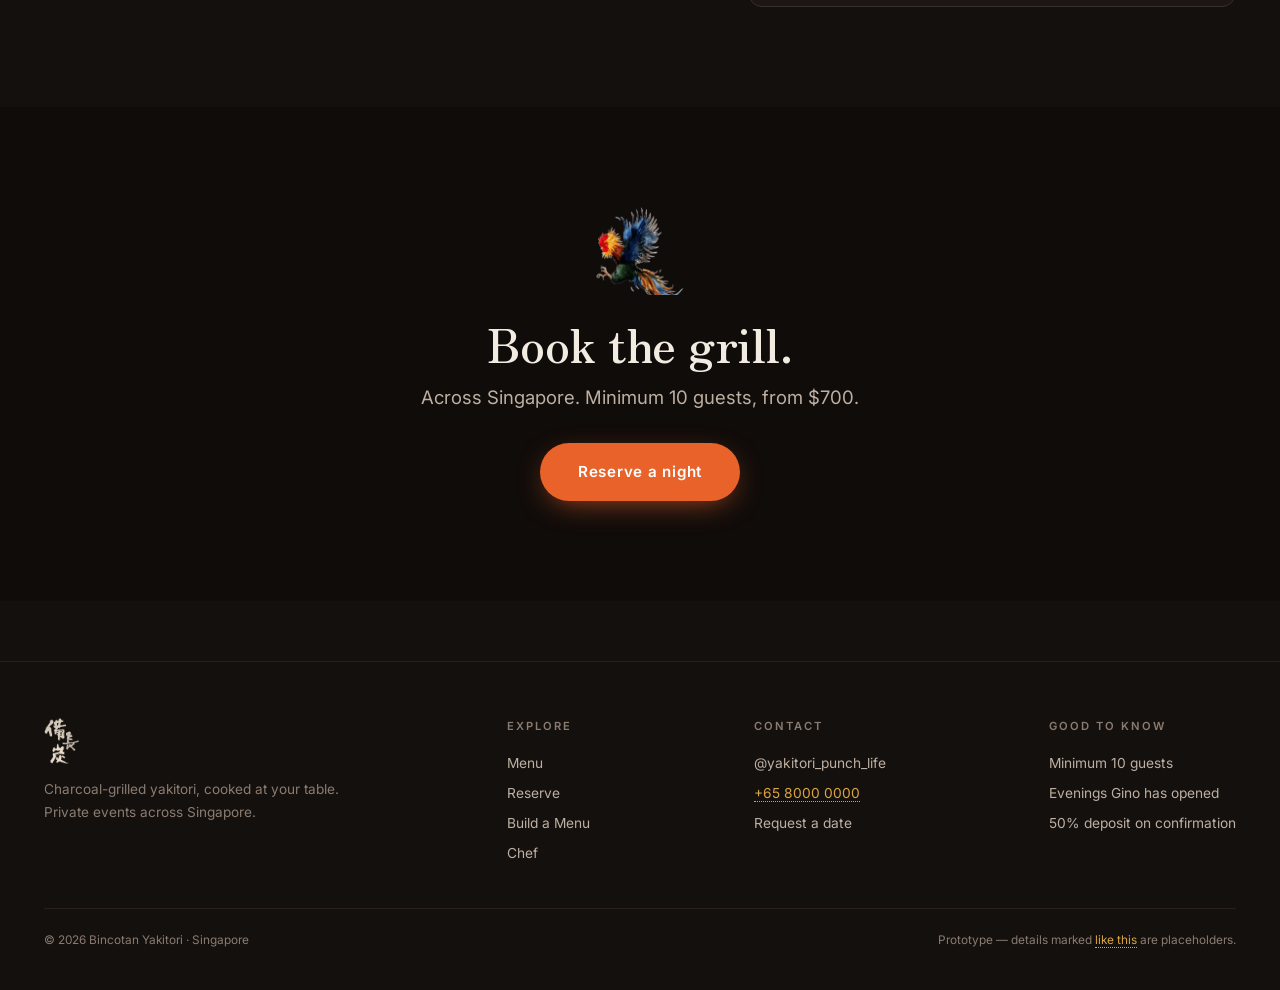
==== commit 8b4d4554: "Retire the Tue–Sat copy the availability change made untrue Gino sets his own availability now, so t" ====
--- a/index.html
+++ b/index.html
@@ -4,7 +4,7 @@
 <meta charset="utf-8">
 <meta name="viewport" content="width=device-width,initial-scale=1">
 <title>Bincotan Yakitori — Private charcoal grilling, Singapore</title>
-<meta name="description" content="One chef, one charcoal grill, set up in your home. Private yakitori events across Singapore, Tuesday to Saturday. Minimum 10 guests.">
+<meta name="description" content="One chef, one charcoal grill, set up in your home. Private yakitori events across Singapore. Minimum 10 guests, from $700.">
 <meta name="theme-color" content="#14100E">
 <meta name="robots" content="noindex, nofollow">
 <link rel="preconnect" href="https://fonts.googleapis.com">
--- a/assets/css/app.css
+++ b/assets/css/app.css
@@ -534,5 +534,67 @@
   .dpanel{padding:16px}
 }
 
-.demo-bar{background:var(--gold);color:#2A1D08;text-align:center;font-size:.76rem;font-weight:600;
-  letter-spacing:.03em;padding:7px 16px}
+
+/* the private link, shown to Gino so he can copy or read it out */
+.linkbox{background:var(--ink);border:1px solid var(--line);border-radius:9px;padding:11px 13px;margin-bottom:14px}
+.linkbox small{display:block;font-size:.62rem;letter-spacing:.13em;text-transform:uppercase;
+  color:var(--text-3);margin-bottom:5px}
+.linkbox code{font-size:.74rem;color:var(--ember-2);word-break:break-all;user-select:all;line-height:1.5}
+.bk-todo.hot{color:var(--ember-2);font-weight:600}
+
+/* prototype-only: switch between the two points of view */
+.demobar{display:flex;align-items:center;gap:5px;flex-wrap:wrap;
+  padding:7px 24px;background:var(--ink);border-bottom:1px solid var(--line)}
+.demobar-t{font-size:.6rem;letter-spacing:.16em;text-transform:uppercase;color:var(--gold);
+  font-weight:700;margin-right:5px}
+.demobar a,.demobar button{font-size:.73rem;padding:5px 12px;border-radius:999px;color:var(--text-2);
+  white-space:nowrap;transition:.15s;border:1px solid transparent}
+.demobar a:hover,.demobar button:hover{color:var(--text);background:var(--raise)}
+.demobar a.on{background:var(--ember);color:#fff;font-weight:600}
+.demobar button{color:var(--text-3);border-color:var(--line-soft)}
+.demobar-note{font-size:.7rem;color:var(--text-3);margin-left:auto}
+@media(max-width:640px){.demobar{padding:6px 16px}.demobar-note{display:none}}
+@media print{.demobar{display:none!important}}
+
+/* extra skewer types, beyond the included set */
+.card.xtra{border-color:var(--gold);box-shadow:0 0 0 1px var(--gold)}
+.card.xtra .pick{background:var(--gold);border-color:var(--gold);color:#2A1D08}
+.card.xtra .card-img{background:radial-gradient(circle at 50% 62%,rgba(217,164,65,.26),transparent 70%)}
+.card.locked{cursor:default}
+.card.locked:hover{transform:none;border-color:var(--line-soft)}
+.bar-c.xtra b{color:var(--gold)}
+.bar-c i{font-style:normal;color:var(--gold);font-weight:700}
+
+/* the three-step payment schedule */
+.sched{margin-top:14px;border:1px solid var(--line-soft);border-radius:10px;overflow:hidden}
+.sched-r{display:grid;grid-template-columns:minmax(0,1fr) auto auto;gap:12px;align-items:baseline;
+  padding:11px 14px;background:var(--raise);border-bottom:1px solid var(--line-soft);font-size:.86rem}
+.sched-r:last-child{border-bottom:none}
+.sched-r b{font-variant-numeric:tabular-nums;font-weight:600}
+.sched-r em{font-style:normal;font-size:.66rem;letter-spacing:.11em;text-transform:uppercase;
+  color:var(--text-3);min-width:88px;text-align:right}
+.sched-r.ok b,.sched-r.ok em{color:var(--green)}
+.sched-r.due b,.sched-r.due em{color:var(--ember-2)}
+.sched-r.wait em{color:var(--gold)}
+@media(max-width:520px){.sched-r{grid-template-columns:minmax(0,1fr) auto}.sched-r em{grid-column:2;text-align:right}}
+
+.mchip.x{border:1px solid var(--gold)}
+.mchip em{font-style:normal;font-size:.6rem;letter-spacing:.1em;text-transform:uppercase;color:var(--gold)}
+.cal-closed{grid-column:1/-1;text-align:center;font-size:.8rem;color:var(--text-3);padding:26px 10px}
+
+/* calendar on the bookings screen */
+.cal-block{background:var(--surface);border:1px solid var(--line);border-radius:var(--r);
+  padding:20px;margin-bottom:26px}
+.cal-block-head{display:flex;gap:16px;align-items:flex-start;justify-content:space-between;
+  flex-wrap:wrap;margin-bottom:16px}
+.ccal{background:transparent;border:0;padding:0}
+.ccal.closed .ccal-grid{opacity:.5}
+.mclosed{font-family:var(--sans);font-size:.62rem;letter-spacing:.12em;text-transform:uppercase;
+  color:var(--gold);margin-left:9px;vertical-align:middle}
+
+/* the calendar shares the bookings screen, so keep it compact */
+.cal-block .ccell{min-height:54px;padding:5px 7px}
+.cal-block .cnum{font-size:.72rem}
+.cal-block .cname{font-size:.7rem}
+.cal-block .cpax{font-size:.6rem}
+@media(max-width:720px){.cal-block .ccell{min-height:44px}.cal-block .cpax{display:none}}
